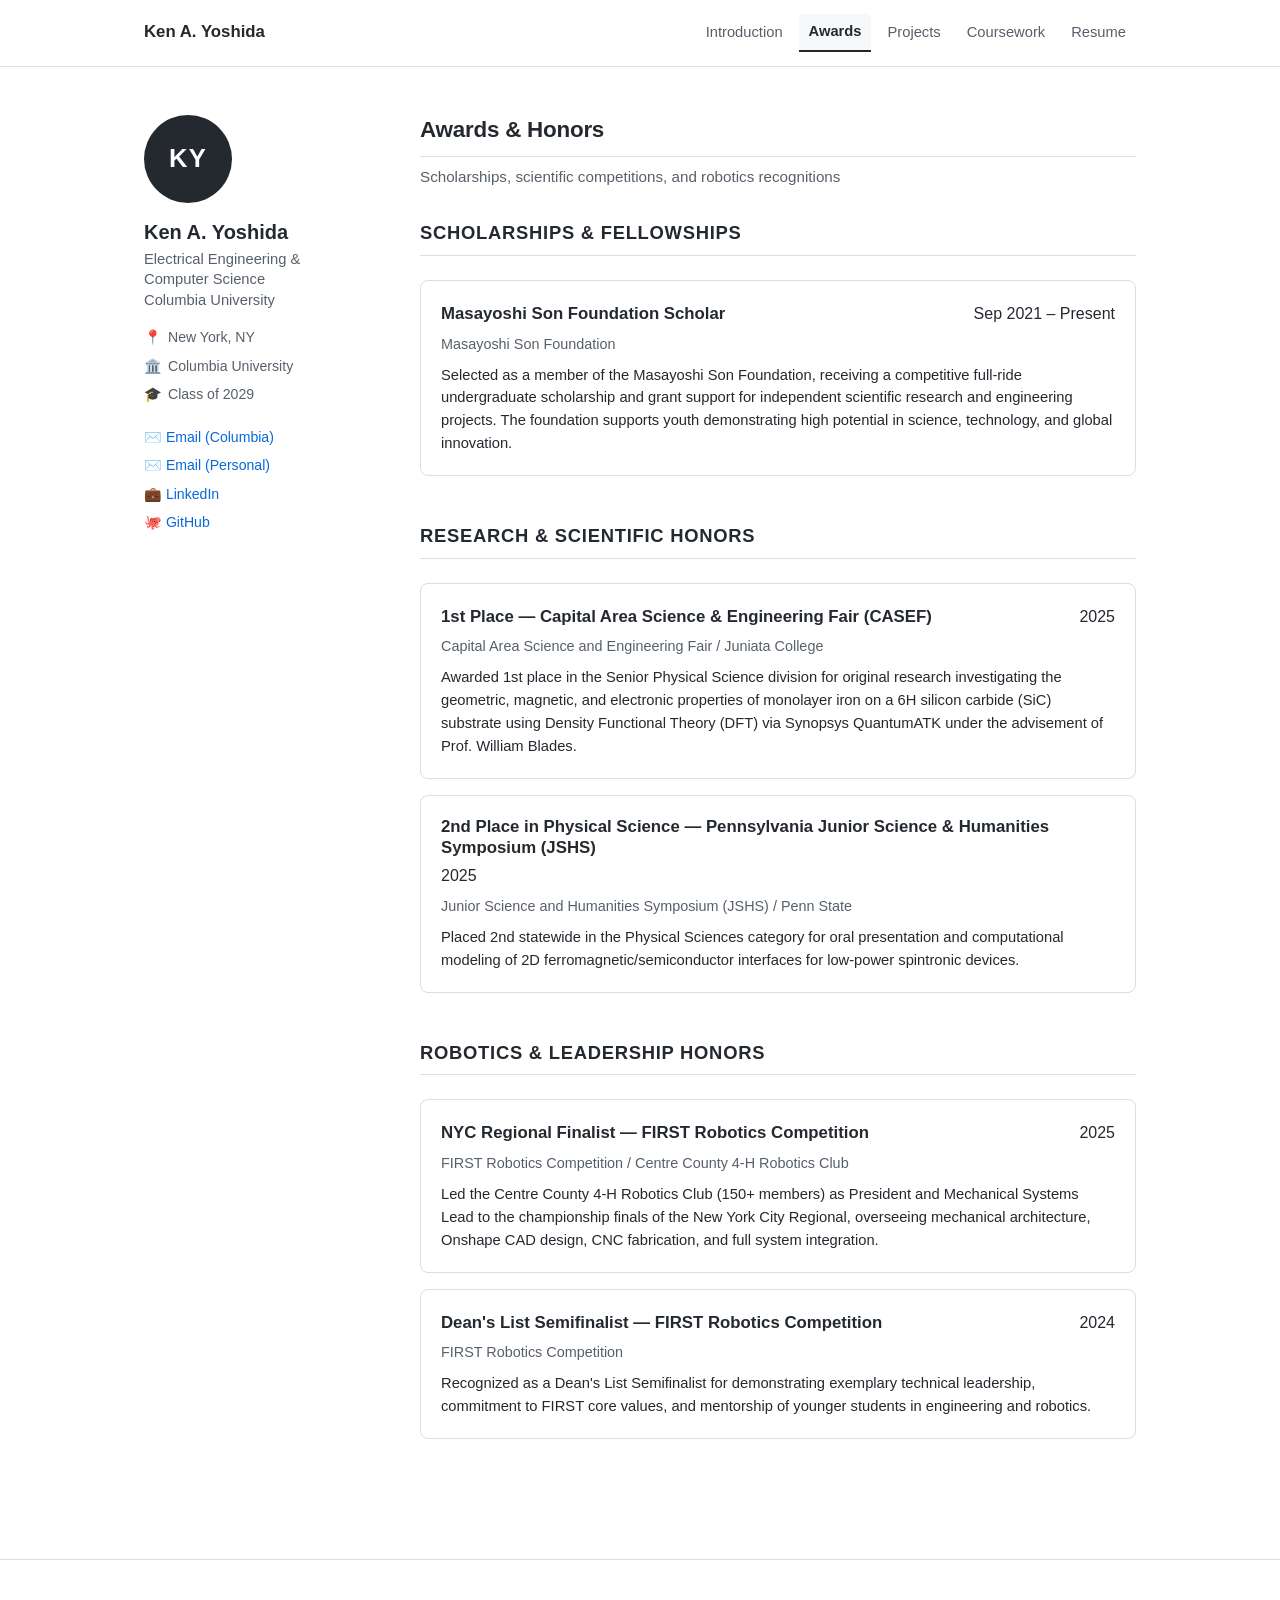
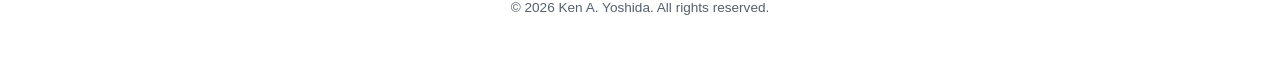
==== awards.html @ 846c16c2 "Split portfolio into multi-page layout with awards, projects, coursework, and resume" ====
<!DOCTYPE html>
<html lang="en">
<head>
  <meta charset="UTF-8">
  <meta name="viewport" content="width=device-width, initial-scale=1.0">
  <title>Awards &amp; Honors — Ken A. Yoshida</title>
  <meta name="description" content="Awards, honors, and scholarships received by Ken A. Yoshida — Masayoshi Son Foundation Scholar, CASEF 1st Place, JSHS 2nd Place, FIRST Robotics Finalist.">
  <link rel="stylesheet" href="style.css">
</head>
<body>

<header class="site-header">
  <div class="header-inner">
    <a href="index.html" class="site-title">Ken A. Yoshida</a>
    <nav class="site-nav" aria-label="Main navigation">
      <a href="index.html">Introduction</a>
      <a href="awards.html" class="active" aria-current="page">Awards</a>
      <a href="projects.html">Projects</a>
      <a href="coursework.html">Coursework</a>
      <a href="resume.html">Resume</a>
    </nav>
  </div>
</header>

<div class="layout">

  <aside class="sidebar">
    <div class="sidebar-sticky">
      <div class="avatar" aria-label="Ken A. Yoshida initials">KY</div>
      <h1>Ken A. Yoshida</h1>
      <p class="role">Electrical Engineering &amp; Computer Science<br>Columbia University</p>
      <ul class="meta-list">
        <li><span>📍</span> New York, NY</li>
        <li><span>🏛️</span> Columbia University</li>
        <li><span>🎓</span> Class of 2029</li>
      </ul>
      <ul class="social-list">
        <li><a href="mailto:kay2125@columbia.edu">✉️ Email (Columbia)</a></li>
        <li><a href="mailto:ken.a.yosh@gmail.com">✉️ Email (Personal)</a></li>
        <li><a href="https://www.linkedin.com/in/ken-yoshida-a84a0724b/" target="_blank" rel="noopener">💼 LinkedIn</a></li>
        <li><a href="https://github.com/kenayoshi" target="_blank" rel="noopener">🐙 GitHub</a></li>
      </ul>
    </div>
  </aside>

  <main>

    <div class="page-header">
      <h2>Awards &amp; Honors</h2>
      <p class="page-desc">Scholarships, scientific competitions, and robotics recognitions</p>
    </div>

    <section id="scholarships">
      <h2>Scholarships &amp; Fellowships</h2>

      <div class="award-card">
        <div class="award-title-row">
          <h3>Masayoshi Son Foundation Scholar</h3>
          <span class="entry-date">Sep 2021 – Present</span>
        </div>
        <div class="award-org">Masayoshi Son Foundation</div>
        <p>
          Selected as a member of the Masayoshi Son Foundation, receiving a competitive full-ride undergraduate scholarship and grant support for independent scientific research and engineering projects. The foundation supports youth demonstrating high potential in science, technology, and global innovation.
        </p>
      </div>
    </section>

    <section id="research-awards">
      <h2>Research &amp; Scientific Honors</h2>

      <div class="award-card">
        <div class="award-title-row">
          <h3>1st Place — Capital Area Science &amp; Engineering Fair (CASEF)</h3>
          <span class="entry-date">2025</span>
        </div>
        <div class="award-org">Capital Area Science and Engineering Fair / Juniata College</div>
        <p>
          Awarded 1st place in the Senior Physical Science division for original research investigating the geometric, magnetic, and electronic properties of monolayer iron on a 6H silicon carbide (SiC) substrate using Density Functional Theory (DFT) via Synopsys QuantumATK under the advisement of Prof. William Blades.
        </p>
      </div>

      <div class="award-card">
        <div class="award-title-row">
          <h3>2nd Place in Physical Science — Pennsylvania Junior Science &amp; Humanities Symposium (JSHS)</h3>
          <span class="entry-date">2025</span>
        </div>
        <div class="award-org">Junior Science and Humanities Symposium (JSHS) / Penn State</div>
        <p>
          Placed 2nd statewide in the Physical Sciences category for oral presentation and computational modeling of 2D ferromagnetic/semiconductor interfaces for low-power spintronic devices.
        </p>
      </div>
    </section>

    <section id="robotics-leadership">
      <h2>Robotics &amp; Leadership Honors</h2>

      <div class="award-card">
        <div class="award-title-row">
          <h3>NYC Regional Finalist — FIRST Robotics Competition</h3>
          <span class="entry-date">2025</span>
        </div>
        <div class="award-org">FIRST Robotics Competition / Centre County 4-H Robotics Club</div>
        <p>
          Led the Centre County 4-H Robotics Club (150+ members) as President and Mechanical Systems Lead to the championship finals of the New York City Regional, overseeing mechanical architecture, Onshape CAD design, CNC fabrication, and full system integration.
        </p>
      </div>

      <div class="award-card">
        <div class="award-title-row">
          <h3>Dean's List Semifinalist — FIRST Robotics Competition</h3>
          <span class="entry-date">2024</span>
        </div>
        <div class="award-org">FIRST Robotics Competition</div>
        <p>
          Recognized as a Dean's List Semifinalist for demonstrating exemplary technical leadership, commitment to FIRST core values, and mentorship of younger students in engineering and robotics.
        </p>
      </div>
    </section>

  </main>
</div>

<footer class="site-footer">
  <p>&copy; 2026 Ken A. Yoshida. All rights reserved.</p>
</footer>

</body>
</html>
---- style.css ----
:root {
  --bg: #ffffff;
  --bg-subtle: #f6f8fa;
  --text: #24292f;
  --text-secondary: #57606a;
  --border: #d8dee4;
  --border-subtle: #eaeef2;
  --link: #0969da;
  --link-hover: #0550ae;
  --tag-bg: #f1f3f5;
  --tag-text: #424a53;
  --badge-bg: #ddf4ff;
  --badge-text: #0969da;
  --card-hover-shadow: 0 4px 12px rgba(0, 0, 0, 0.05);
}

* {
  box-sizing: border-box;
}

html {
  scroll-behavior: smooth;
}

body {
  margin: 0;
  background: var(--bg);
  color: var(--text);
  font-family: -apple-system, BlinkMacSystemFont, "Segoe UI", Roboto, Helvetica, Arial, sans-serif;
  line-height: 1.6;
  font-size: 16px;
  -webkit-font-smoothing: antialiased;
}

a {
  color: var(--link);
  text-decoration: none;
  transition: color 0.15s ease;
}

a:hover {
  color: var(--link-hover);
  text-decoration: underline;
}

h1, h2, h3, h4 {
  font-weight: 600;
  line-height: 1.3;
  color: var(--text);
}

*:focus-visible {
  outline: 2px solid var(--link);
  outline-offset: 2px;
}

/* Header */
.site-header {
  position: sticky;
  top: 0;
  background: rgba(255, 255, 255, 0.95);
  backdrop-filter: blur(8px);
  -webkit-backdrop-filter: blur(8px);
  border-bottom: 1px solid var(--border);
  z-index: 100;
}

.header-inner {
  max-width: 1040px;
  margin: 0 auto;
  padding: 14px 24px;
  display: flex;
  align-items: center;
  justify-content: space-between;
  flex-wrap: wrap;
  gap: 12px 24px;
}

.site-title {
  font-weight: 600;
  color: var(--text);
  font-size: 1.05rem;
  display: flex;
  align-items: center;
  gap: 8px;
}

.site-title:hover {
  text-decoration: none;
  color: var(--link);
}

.site-nav {
  display: flex;
  flex-wrap: wrap;
  gap: 6px;
  align-items: center;
}

.site-nav a {
  color: var(--text-secondary);
  font-size: 0.92rem;
  font-weight: 500;
  padding: 6px 10px;
  border-radius: 6px;
  transition: all 0.15s ease;
}

.site-nav a:hover {
  color: var(--text);
  background: var(--bg-subtle);
  text-decoration: none;
}

.site-nav a.active {
  color: var(--text);
  font-weight: 600;
  background: var(--bg-subtle);
  border-bottom: 2px solid var(--text);
  border-radius: 4px 4px 0 0;
}

/* Layout */
.layout {
  max-width: 1040px;
  margin: 0 auto;
  padding: 48px 24px 80px;
  display: grid;
  grid-template-columns: 220px 1fr;
  gap: 56px;
}

/* Sidebar */
.sidebar {
  position: relative;
}

.sidebar-sticky {
  position: sticky;
  top: 80px;
}

.avatar {
  width: 88px;
  height: 88px;
  border-radius: 50%;
  background: #24292f;
  color: #fff;
  display: flex;
  align-items: center;
  justify-content: center;
  font-size: 1.6rem;
  font-weight: 600;
  margin-bottom: 16px;
  letter-spacing: 0.05em;
  user-select: none;
}

.sidebar h1 {
  font-size: 1.25rem;
  margin: 0 0 4px;
}

.sidebar .role {
  font-size: 0.92rem;
  color: var(--text-secondary);
  margin: 0 0 16px;
  line-height: 1.4;
}

.meta-list, .social-list {
  list-style: none;
  margin: 0 0 20px;
  padding: 0;
  font-size: 0.88rem;
}

.meta-list li {
  color: var(--text-secondary);
  margin-bottom: 6px;
  display: flex;
  align-items: center;
  gap: 6px;
}

.social-list li {
  margin-bottom: 6px;
}

.social-list a {
  display: inline-flex;
  align-items: center;
  gap: 6px;
}

/* Main Content */
main {
  min-width: 0;
}

.page-header {
  margin-bottom: 32px;
}

.page-header h2 {
  font-size: 1.4rem;
  letter-spacing: -0.01em;
  margin: 0 0 8px;
  border-bottom: 1px solid var(--border);
  padding-bottom: 12px;
}

.page-header .page-desc {
  font-size: 0.95rem;
  color: var(--text-secondary);
  margin: 0;
}

section {
  margin-bottom: 48px;
}

section:last-child {
  margin-bottom: 0;
}

section h2 {
  font-size: 1.15rem;
  text-transform: uppercase;
  letter-spacing: 0.04em;
  border-bottom: 1px solid var(--border);
  padding-bottom: 10px;
  margin-bottom: 24px;
}

.section-subtitle {
  font-size: 1.05rem;
  font-weight: 600;
  margin: 28px 0 16px;
  color: var(--text);
}

/* Paragraphs & Text */
.about-text {
  max-width: 700px;
  font-size: 1rem;
  line-height: 1.7;
  color: var(--text);
  margin-bottom: 20px;
}

/* Entry Styling (Projects, Experience, Awards) */
.entry {
  padding-bottom: 24px;
  margin-bottom: 24px;
  border-bottom: 1px solid var(--border-subtle);
  transition: all 0.2s ease;
}

.entry:last-child {
  border-bottom: none;
  margin-bottom: 0;
  padding-bottom: 0;
}

.entry-header {
  display: flex;
  justify-content: space-between;
  align-items: baseline;
  flex-wrap: wrap;
  gap: 4px 12px;
  margin-bottom: 4px;
}

.entry h3 {
  font-size: 1.05rem;
  margin: 0;
  color: var(--text);
}

.entry .entry-date {
  font-size: 0.85rem;
  color: var(--text-secondary);
  margin: 0;
  white-space: nowrap;
}

.entry .entry-venue {
  font-size: 0.9rem;
  color: var(--text-secondary);
  font-style: italic;
  margin: 0 0 10px;
}

.entry ul {
  margin: 8px 0 0;
  padding-left: 20px;
}

.entry li {
  margin-bottom: 6px;
  font-size: 0.95rem;
  line-height: 1.55;
}

.entry p.entry-desc {
  margin: 6px 0 0;
  font-size: 0.95rem;
  line-height: 1.6;
  color: var(--text);
}

/* Tags / Badges */
.tag-list {
  display: flex;
  flex-wrap: wrap;
  gap: 6px;
  margin-top: 10px;
  list-style: none;
  padding: 0;
}

.tag {
  font-size: 0.78rem;
  background: var(--tag-bg);
  color: var(--tag-text);
  padding: 2px 8px;
  border-radius: 12px;
  font-weight: 500;
  font-family: ui-monospace, SFMono-Regular, "SF Mono", Menlo, Consolas, monospace;
}

/* Overview Cards on Intro Page */
.overview-grid {
  display: grid;
  grid-template-columns: repeat(auto-fit, minmax(280px, 1fr));
  gap: 16px;
  margin: 28px 0 36px;
}

.overview-card {
  background: var(--bg);
  border: 1px solid var(--border);
  border-radius: 8px;
  padding: 18px 20px;
  transition: transform 0.15s ease, border-color 0.15s ease, box-shadow 0.15s ease;
  display: flex;
  flex-direction: column;
  justify-content: space-between;
}

.overview-card:hover {
  text-decoration: none;
  border-color: var(--link);
  box-shadow: var(--card-hover-shadow);
  transform: translateY(-2px);
}

.overview-card h3 {
  font-size: 1rem;
  margin: 0 0 6px;
  color: var(--link);
}

.overview-card p {
  font-size: 0.88rem;
  color: var(--text-secondary);
  margin: 0;
  line-height: 1.5;
}

/* Skills Section */
.skill-group {
  margin-bottom: 20px;
}

.skill-group:last-child {
  margin-bottom: 0;
}

.skill-line {
  margin-bottom: 12px;
  font-size: 0.95rem;
  line-height: 1.6;
}

.skill-line:last-child {
  margin-bottom: 0;
}

.skill-line strong {
  font-weight: 600;
  color: var(--text);
  display: inline-block;
  min-width: 175px;
}

/* Coursework Styles */
.course-block {
  margin-bottom: 32px;
  background: var(--bg);
  border: 1px solid var(--border);
  border-radius: 8px;
  padding: 24px;
}

.course-block:last-child {
  margin-bottom: 0;
}

.course-block-header {
  display: flex;
  justify-content: space-between;
  align-items: baseline;
  flex-wrap: wrap;
  gap: 4px 12px;
  border-bottom: 1px solid var(--border-subtle);
  padding-bottom: 12px;
  margin-bottom: 16px;
}

.course-block h3 {
  font-size: 1.15rem;
  margin: 0;
}

.course-block .institution-dates {
  font-size: 0.88rem;
  color: var(--text-secondary);
}

.course-block .degree-info {
  font-size: 0.92rem;
  color: var(--text-secondary);
  margin: 4px 0 12px;
}

.course-block .gpa-badge {
  display: inline-block;
  background: var(--badge-bg);
  color: var(--badge-text);
  font-size: 0.82rem;
  font-weight: 600;
  padding: 2px 10px;
  border-radius: 12px;
  margin-bottom: 16px;
}

.course-terms-grid {
  display: grid;
  grid-template-columns: repeat(auto-fit, minmax(260px, 1fr));
  gap: 20px;
}

.course-term {
  background: var(--bg-subtle);
  border-radius: 6px;
  padding: 14px 16px;
}

.course-term .term-label {
  font-size: 0.82rem;
  font-weight: 700;
  text-transform: uppercase;
  letter-spacing: 0.05em;
  color: var(--text-secondary);
  display: block;
  margin-bottom: 8px;
  border-bottom: 1px solid var(--border);
  padding-bottom: 4px;
}

.course-term ul {
  margin: 0;
  padding-left: 18px;
}

.course-term li {
  font-size: 0.88rem;
  margin-bottom: 5px;
  line-height: 1.4;
}

.course-grade {
  color: var(--text-secondary);
  font-weight: 600;
}

/* Honors & Awards Page */
.award-card {
  padding: 20px;
  border: 1px solid var(--border);
  border-radius: 8px;
  margin-bottom: 16px;
  background: var(--bg);
  transition: border-color 0.15s ease, box-shadow 0.15s ease;
}

.award-card:hover {
  border-color: var(--border);
  box-shadow: var(--card-hover-shadow);
}

.award-card:last-child {
  margin-bottom: 0;
}

.award-title-row {
  display: flex;
  justify-content: space-between;
  align-items: baseline;
  flex-wrap: wrap;
  gap: 4px 12px;
  margin-bottom: 6px;
}

.award-title-row h3 {
  font-size: 1.05rem;
  margin: 0;
}

.award-org {
  font-size: 0.9rem;
  color: var(--text-secondary);
  font-weight: 500;
  margin-bottom: 8px;
}

.award-card p {
  font-size: 0.92rem;
  margin: 0;
  line-height: 1.55;
}

/* Resume Page Specific Styles */
.resume-actions {
  display: flex;
  gap: 12px;
  margin-bottom: 24px;
  align-items: center;
}

.btn {
  display: inline-flex;
  align-items: center;
  gap: 6px;
  background: var(--bg-subtle);
  color: var(--text);
  border: 1px solid var(--border);
  border-radius: 6px;
  padding: 8px 16px;
  font-size: 0.88rem;
  font-weight: 500;
  cursor: pointer;
  transition: all 0.15s ease;
}

.btn:hover {
  background: #eef2f6;
  border-color: #c0c6cc;
  text-decoration: none;
}

.btn-primary {
  background: #24292f;
  color: #ffffff;
  border-color: #24292f;
}

.btn-primary:hover {
  background: #32383f;
  color: #ffffff;
}

.resume-paper {
  background: var(--bg);
  border: 1px solid var(--border);
  border-radius: 8px;
  padding: 40px;
  box-shadow: 0 2px 8px rgba(0, 0, 0, 0.04);
}

.resume-header-block {
  text-align: center;
  border-bottom: 2px solid var(--border);
  padding-bottom: 16px;
  margin-bottom: 24px;
}

.resume-header-block h1 {
  font-size: 1.8rem;
  margin: 0 0 6px;
  letter-spacing: -0.02em;
}

.resume-contact-line {
  font-size: 0.88rem;
  color: var(--text-secondary);
  margin-bottom: 4px;
}

.resume-contact-line a {
  color: var(--text-secondary);
}

.resume-contact-line a:hover {
  color: var(--link);
}

.resume-section {
  margin-bottom: 24px;
}

.resume-section:last-child {
  margin-bottom: 0;
}

.resume-section h2 {
  font-size: 1rem;
  text-transform: uppercase;
  letter-spacing: 0.06em;
  border-bottom: 1.5px solid var(--text);
  padding-bottom: 4px;
  margin: 0 0 12px;
}

.resume-item {
  margin-bottom: 14px;
}

.resume-item:last-child {
  margin-bottom: 0;
}

.resume-item-header {
  display: flex;
  justify-content: space-between;
  align-items: baseline;
  flex-wrap: wrap;
  font-size: 0.95rem;
}

.resume-item-title {
  font-weight: 700;
  color: var(--text);
}

.resume-item-subtitle {
  font-style: italic;
  color: var(--text-secondary);
}

.resume-item-location, .resume-item-date {
  font-size: 0.88rem;
  color: var(--text-secondary);
  white-space: nowrap;
}

.resume-item ul {
  margin: 4px 0 0;
  padding-left: 20px;
}

.resume-item li {
  font-size: 0.9rem;
  line-height: 1.5;
  margin-bottom: 3px;
}

/* Contact List */
.contact-list {
  list-style: none;
  margin: 0;
  padding: 0;
}

.contact-list li {
  margin-bottom: 10px;
  font-size: 0.95rem;
  display: flex;
  align-items: baseline;
  gap: 8px;
}

/* Footer */
.site-footer {
  border-top: 1px solid var(--border);
  padding: 24px;
  text-align: center;
  font-size: 0.85rem;
  color: var(--text-secondary);
  margin-top: 40px;
}

/* Print Styles */
@media print {
  .site-header, .sidebar, .resume-actions, .site-footer {
    display: none !important;
  }
  .layout {
    display: block !important;
    padding: 0 !important;
    max-width: 100% !important;
  }
  .resume-paper {
    border: none !important;
    box-shadow: none !important;
    padding: 0 !important;
  }
  body {
    font-size: 11pt !important;
    color: #000 !important;
    background: #fff !important;
  }
  a {
    color: #000 !important;
    text-decoration: none !important;
  }
  .resume-section h2 {
    border-bottom: 1px solid #000 !important;
  }
}

/* Responsive */
@media (max-width: 768px) {
  .layout {
    grid-template-columns: 1fr;
    gap: 32px;
    padding: 28px 18px 64px;
  }
  .sidebar-sticky {
    position: static;
  }
  .sidebar {
    display: flex;
    flex-direction: column;
    border-bottom: 1px solid var(--border);
    padding-bottom: 24px;
  }
  .header-inner {
    padding: 12px 18px;
  }
  .site-nav {
    gap: 2px;
  }
  .site-nav a {
    padding: 5px 8px;
    font-size: 0.88rem;
  }
  .resume-paper {
    padding: 20px;
  }
  .course-terms-grid {
    grid-template-columns: 1fr;
  }
}
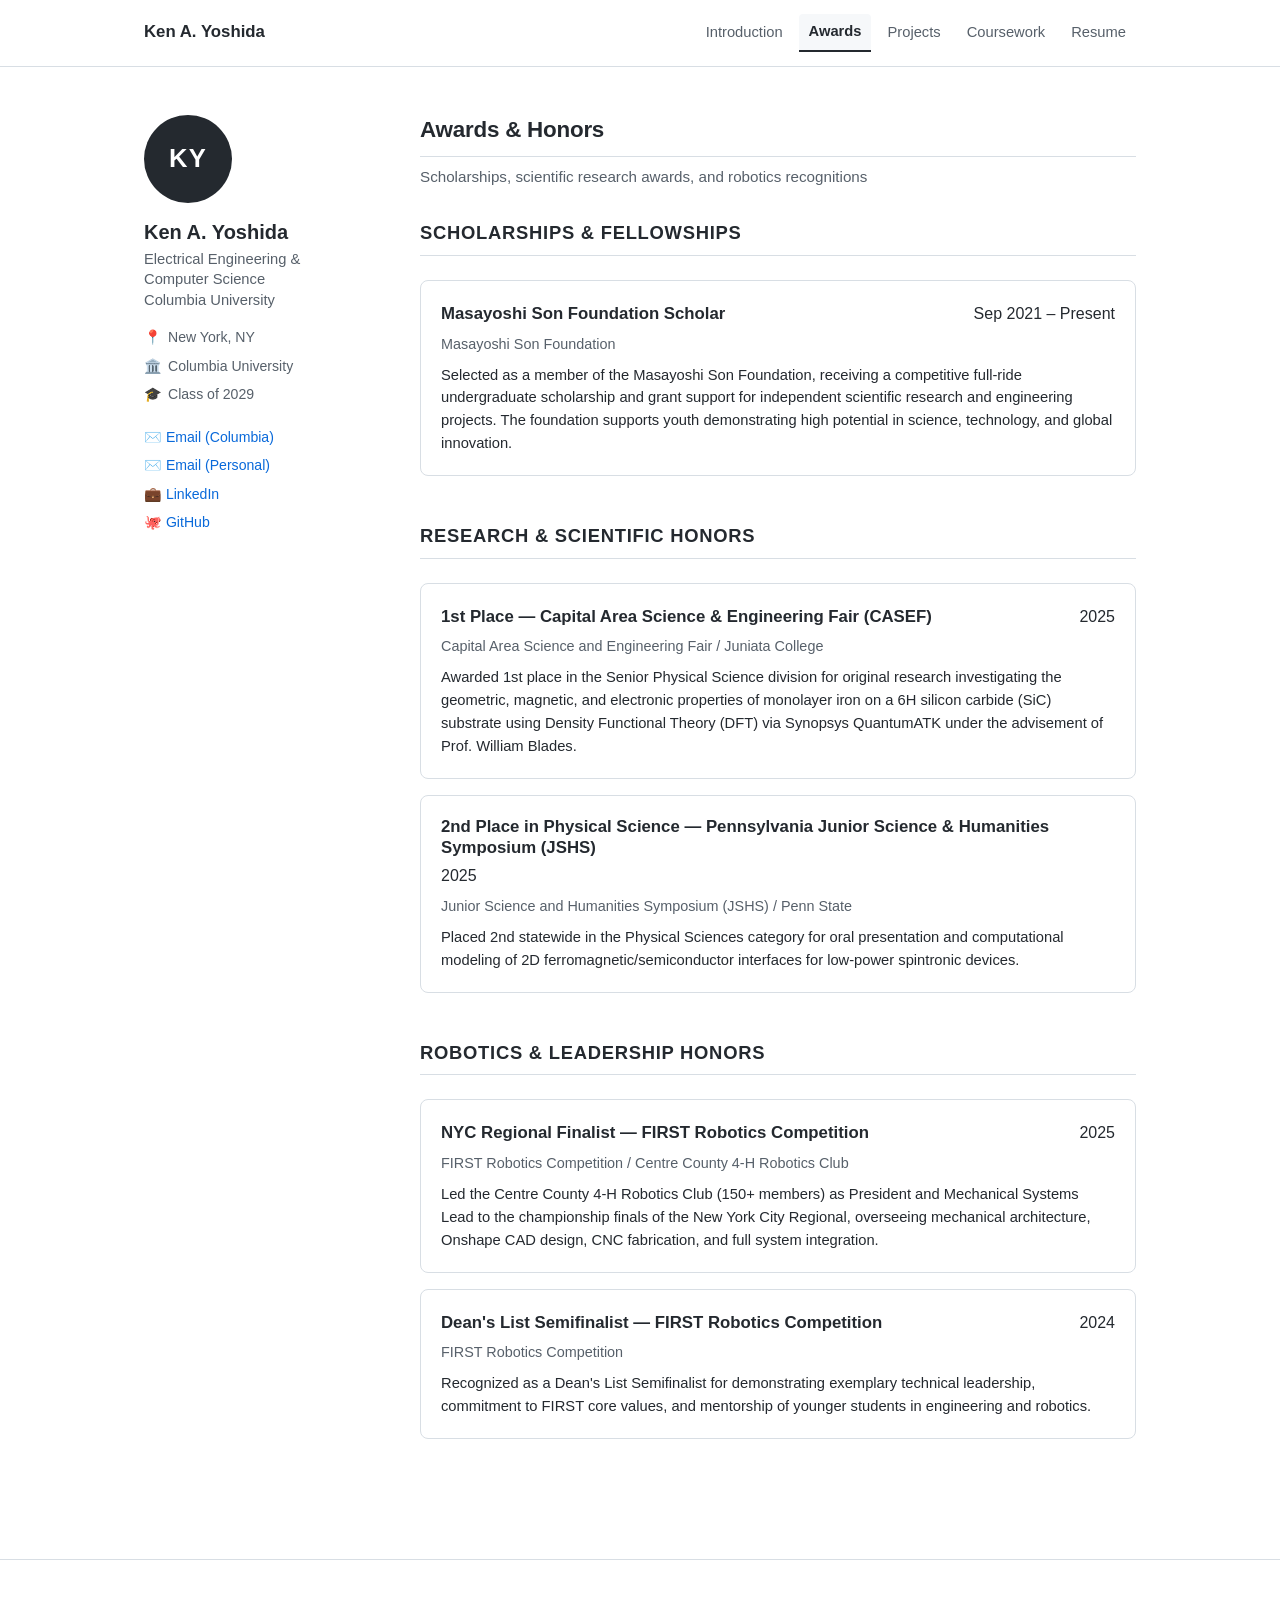
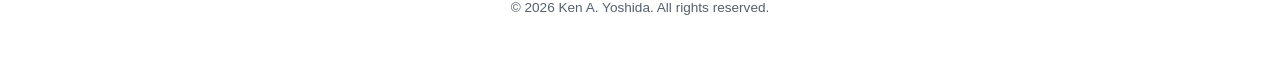
==== commit 44bccdfb: "Isolate pages strictly to individual sections: Introduction, Awards, Projects, Coursework, and Resum" ====
--- a/awards.html
+++ b/awards.html
@@ -3,9 +3,9 @@
 <head>
   <meta charset="UTF-8">
   <meta name="viewport" content="width=device-width, initial-scale=1.0">
-  <title>Awards &amp; Honors — Ken A. Yoshida</title>
+  <title>Ken A. Yoshida — Awards &amp; Honors</title>
   <meta name="description" content="Awards, honors, and scholarships received by Ken A. Yoshida — Masayoshi Son Foundation Scholar, CASEF 1st Place, JSHS 2nd Place, FIRST Robotics Finalist.">
-  <link rel="stylesheet" href="style.css">
+  <link rel="stylesheet" href="style.css?v=2">
 </head>
 <body>
 
@@ -47,7 +47,7 @@
 
     <div class="page-header">
       <h2>Awards &amp; Honors</h2>
-      <p class="page-desc">Scholarships, scientific competitions, and robotics recognitions</p>
+      <p class="page-desc">Scholarships, scientific research awards, and robotics recognitions</p>
     </div>
 
     <section id="scholarships">
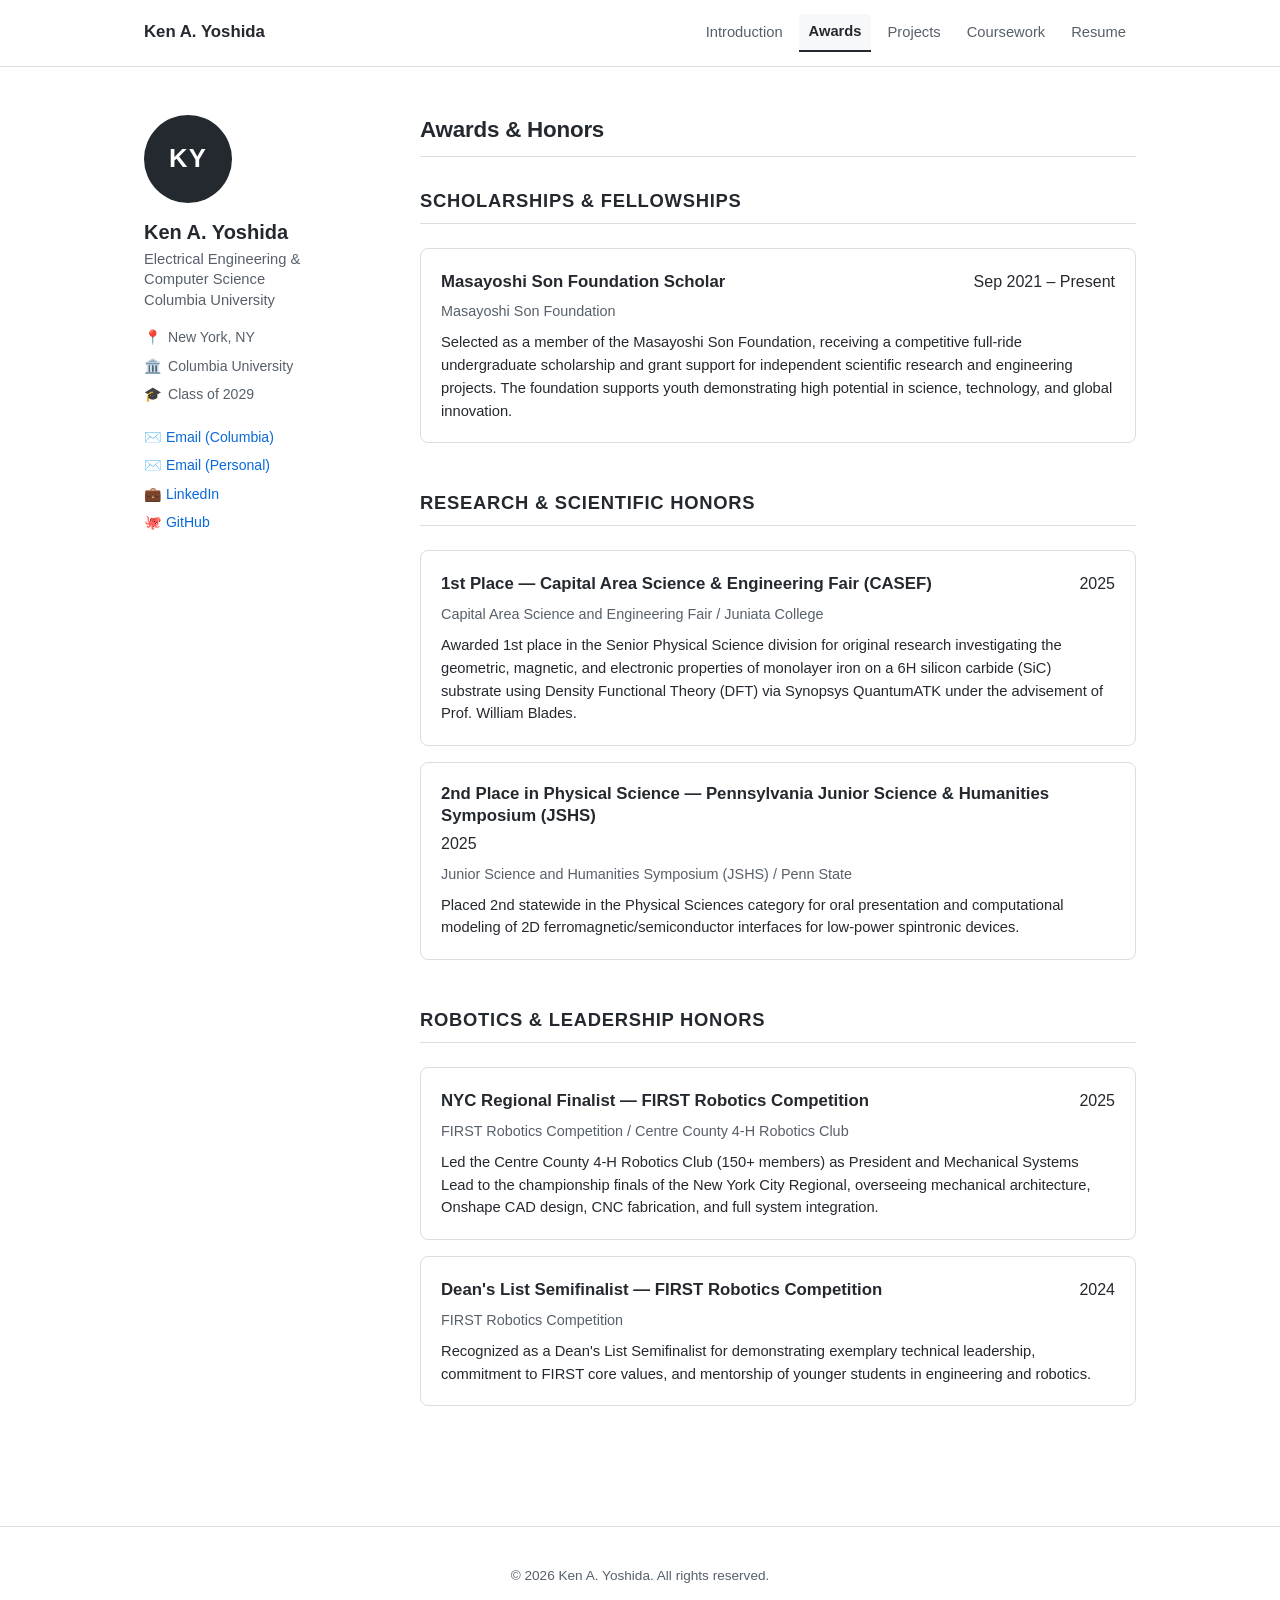
==== commit 473e6292: "Remove specified subtitles, buttons, and introductory navigation quotes across pages" ====
--- a/awards.html
+++ b/awards.html
@@ -47,7 +47,6 @@
 
     <div class="page-header">
       <h2>Awards &amp; Honors</h2>
-      <p class="page-desc">Scholarships, scientific research awards, and robotics recognitions</p>
     </div>
 
     <section id="scholarships">
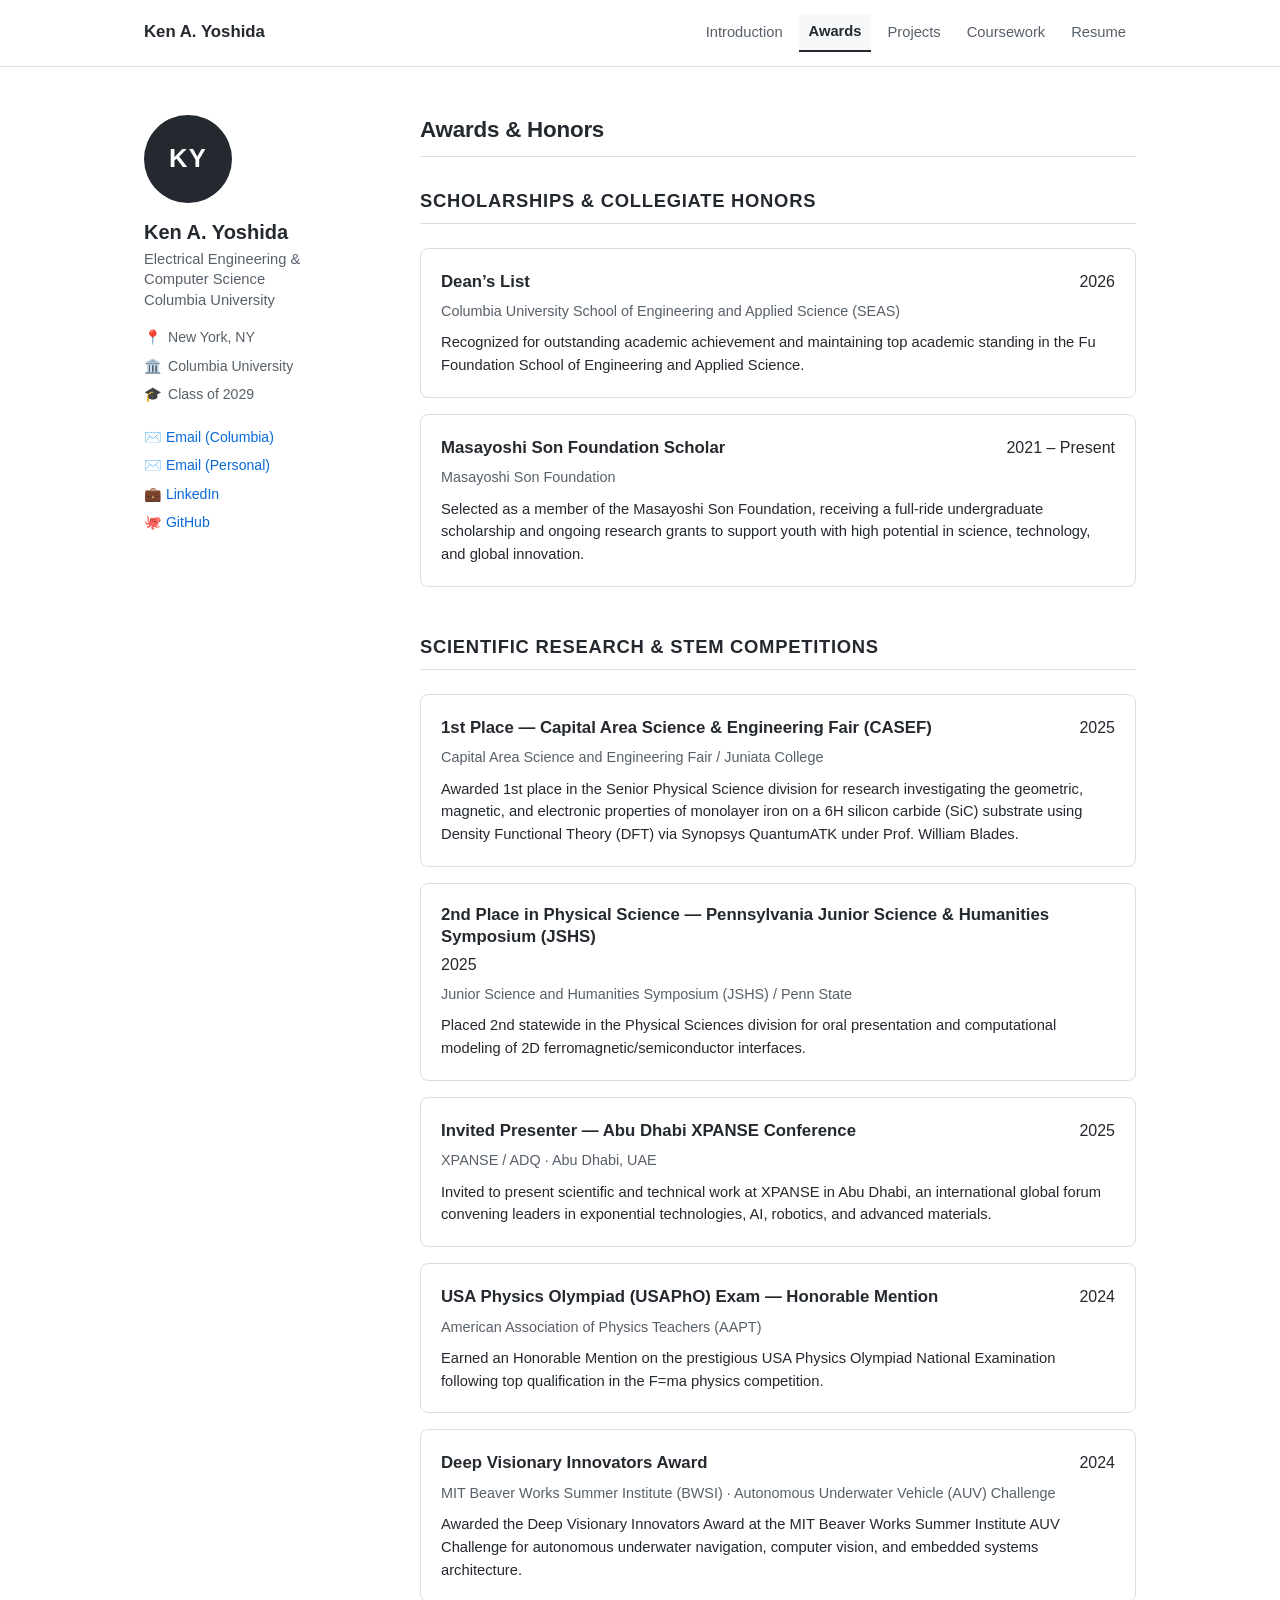
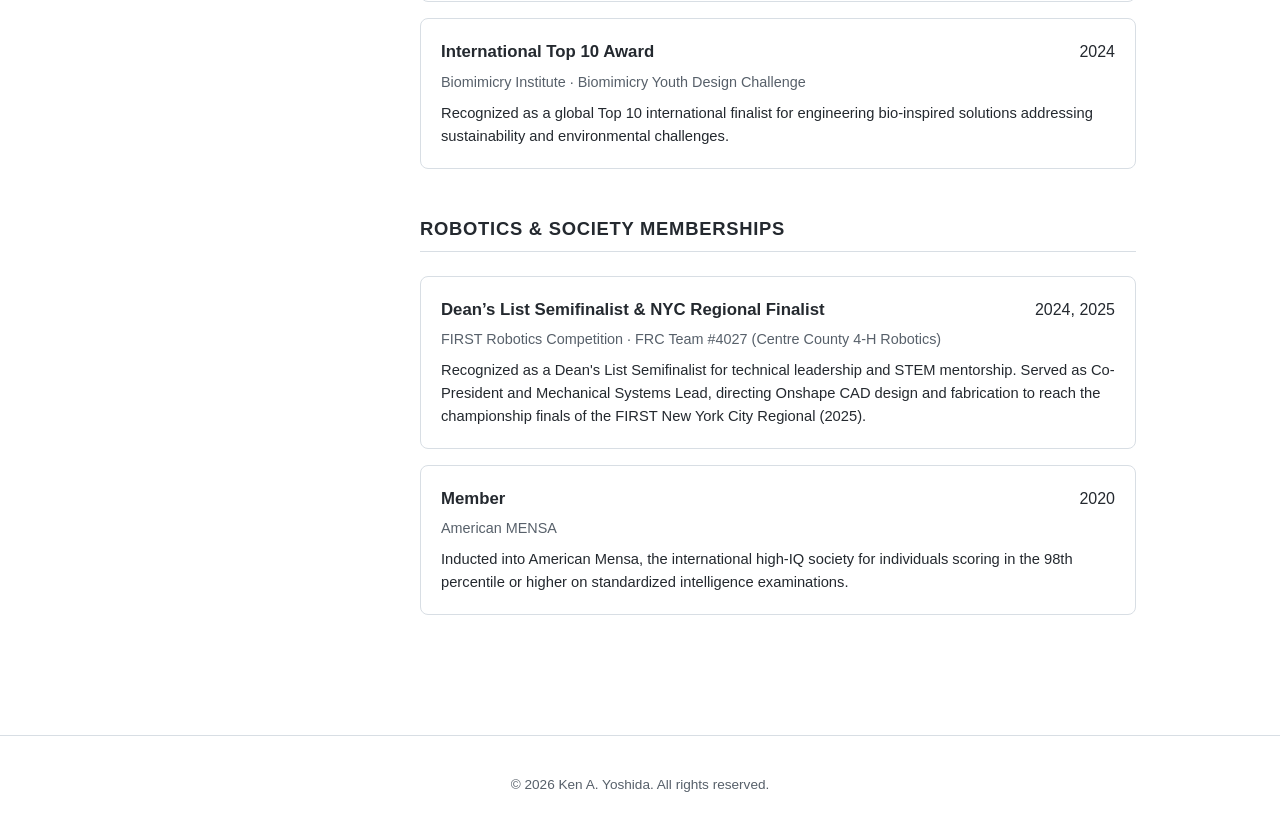
==== commit c3e1e179: "Update introduction bio, awards timeline, and resume with latest research, leadership, and honors" ====
--- a/awards.html
+++ b/awards.html
@@ -3,9 +3,12 @@
 <head>
   <meta charset="UTF-8">
   <meta name="viewport" content="width=device-width, initial-scale=1.0">
+  <meta http-equiv="Cache-Control" content="no-cache, no-store, must-revalidate">
+  <meta http-equiv="Pragma" content="no-cache">
+  <meta http-equiv="Expires" content="0">
   <title>Ken A. Yoshida — Awards &amp; Honors</title>
-  <meta name="description" content="Awards, honors, and scholarships received by Ken A. Yoshida — Masayoshi Son Foundation Scholar, CASEF 1st Place, JSHS 2nd Place, FIRST Robotics Finalist.">
-  <link rel="stylesheet" href="style.css?v=2">
+  <meta name="description" content="Awards, honors, and scholarships received by Ken A. Yoshida — Masayoshi Son Foundation Scholar, Columbia SEAS Dean's List, CASEF 1st Place, USAPhO Honorable Mention, MIT Beaver Works, FRC Dean's List Semifinalist.">
+  <link rel="stylesheet" href="style.css?v=4">
 </head>
 <body>
 
@@ -49,23 +52,34 @@
       <h2>Awards &amp; Honors</h2>
     </div>
 
-    <section id="scholarships">
-      <h2>Scholarships &amp; Fellowships</h2>
+    <section id="collegiate-fellowships">
+      <h2>Scholarships &amp; Collegiate Honors</h2>
+
+      <div class="award-card">
+        <div class="award-title-row">
+          <h3>Dean’s List</h3>
+          <span class="entry-date">2026</span>
+        </div>
+        <div class="award-org">Columbia University School of Engineering and Applied Science (SEAS)</div>
+        <p>
+          Recognized for outstanding academic achievement and maintaining top academic standing in the Fu Foundation School of Engineering and Applied Science.
+        </p>
+      </div>
 
       <div class="award-card">
         <div class="award-title-row">
           <h3>Masayoshi Son Foundation Scholar</h3>
-          <span class="entry-date">Sep 2021 – Present</span>
+          <span class="entry-date">2021 – Present</span>
         </div>
         <div class="award-org">Masayoshi Son Foundation</div>
         <p>
-          Selected as a member of the Masayoshi Son Foundation, receiving a competitive full-ride undergraduate scholarship and grant support for independent scientific research and engineering projects. The foundation supports youth demonstrating high potential in science, technology, and global innovation.
+          Selected as a member of the Masayoshi Son Foundation, receiving a full-ride undergraduate scholarship and ongoing research grants to support youth with high potential in science, technology, and global innovation.
         </p>
       </div>
     </section>
 
-    <section id="research-awards">
-      <h2>Research &amp; Scientific Honors</h2>
+    <section id="research-stem-honors">
+      <h2>Scientific Research &amp; STEM Competitions</h2>
 
       <div class="award-card">
         <div class="award-title-row">
@@ -74,7 +88,7 @@
         </div>
         <div class="award-org">Capital Area Science and Engineering Fair / Juniata College</div>
         <p>
-          Awarded 1st place in the Senior Physical Science division for original research investigating the geometric, magnetic, and electronic properties of monolayer iron on a 6H silicon carbide (SiC) substrate using Density Functional Theory (DFT) via Synopsys QuantumATK under the advisement of Prof. William Blades.
+          Awarded 1st place in the Senior Physical Science division for research investigating the geometric, magnetic, and electronic properties of monolayer iron on a 6H silicon carbide (SiC) substrate using Density Functional Theory (DFT) via Synopsys QuantumATK under Prof. William Blades.
         </p>
       </div>
 
@@ -85,33 +99,77 @@
         </div>
         <div class="award-org">Junior Science and Humanities Symposium (JSHS) / Penn State</div>
         <p>
-          Placed 2nd statewide in the Physical Sciences category for oral presentation and computational modeling of 2D ferromagnetic/semiconductor interfaces for low-power spintronic devices.
-        </p>
-      </div>
-    </section>
-
-    <section id="robotics-leadership">
-      <h2>Robotics &amp; Leadership Honors</h2>
-
-      <div class="award-card">
-        <div class="award-title-row">
-          <h3>NYC Regional Finalist — FIRST Robotics Competition</h3>
-          <span class="entry-date">2025</span>
-        </div>
-        <div class="award-org">FIRST Robotics Competition / Centre County 4-H Robotics Club</div>
-        <p>
-          Led the Centre County 4-H Robotics Club (150+ members) as President and Mechanical Systems Lead to the championship finals of the New York City Regional, overseeing mechanical architecture, Onshape CAD design, CNC fabrication, and full system integration.
+          Placed 2nd statewide in the Physical Sciences division for oral presentation and computational modeling of 2D ferromagnetic/semiconductor interfaces.
         </p>
       </div>
 
       <div class="award-card">
         <div class="award-title-row">
-          <h3>Dean's List Semifinalist — FIRST Robotics Competition</h3>
+          <h3>Invited Presenter — Abu Dhabi XPANSE Conference</h3>
+          <span class="entry-date">2025</span>
+        </div>
+        <div class="award-org">XPANSE / ADQ &middot; Abu Dhabi, UAE</div>
+        <p>
+          Invited to present scientific and technical work at XPANSE in Abu Dhabi, an international global forum convening leaders in exponential technologies, AI, robotics, and advanced materials.
+        </p>
+      </div>
+
+      <div class="award-card">
+        <div class="award-title-row">
+          <h3>USA Physics Olympiad (USAPhO) Exam — Honorable Mention</h3>
           <span class="entry-date">2024</span>
         </div>
-        <div class="award-org">FIRST Robotics Competition</div>
+        <div class="award-org">American Association of Physics Teachers (AAPT)</div>
         <p>
-          Recognized as a Dean's List Semifinalist for demonstrating exemplary technical leadership, commitment to FIRST core values, and mentorship of younger students in engineering and robotics.
+          Earned an Honorable Mention on the prestigious USA Physics Olympiad National Examination following top qualification in the F=ma physics competition.
+        </p>
+      </div>
+
+      <div class="award-card">
+        <div class="award-title-row">
+          <h3>Deep Visionary Innovators Award</h3>
+          <span class="entry-date">2024</span>
+        </div>
+        <div class="award-org">MIT Beaver Works Summer Institute (BWSI) &middot; Autonomous Underwater Vehicle (AUV) Challenge</div>
+        <p>
+          Awarded the Deep Visionary Innovators Award at the MIT Beaver Works Summer Institute AUV Challenge for autonomous underwater navigation, computer vision, and embedded systems architecture.
+        </p>
+      </div>
+
+      <div class="award-card">
+        <div class="award-title-row">
+          <h3>International Top 10 Award</h3>
+          <span class="entry-date">2024</span>
+        </div>
+        <div class="award-org">Biomimicry Institute &middot; Biomimicry Youth Design Challenge</div>
+        <p>
+          Recognized as a global Top 10 international finalist for engineering bio-inspired solutions addressing sustainability and environmental challenges.
+        </p>
+      </div>
+    </section>
+
+    <section id="robotics-society">
+      <h2>Robotics &amp; Society Memberships</h2>
+
+      <div class="award-card">
+        <div class="award-title-row">
+          <h3>Dean’s List Semifinalist &amp; NYC Regional Finalist</h3>
+          <span class="entry-date">2024, 2025</span>
+        </div>
+        <div class="award-org">FIRST Robotics Competition &middot; FRC Team #4027 (Centre County 4-H Robotics)</div>
+        <p>
+          Recognized as a Dean's List Semifinalist for technical leadership and STEM mentorship. Served as Co-President and Mechanical Systems Lead, directing Onshape CAD design and fabrication to reach the championship finals of the FIRST New York City Regional (2025).
+        </p>
+      </div>
+
+      <div class="award-card">
+        <div class="award-title-row">
+          <h3>Member</h3>
+          <span class="entry-date">2020</span>
+        </div>
+        <div class="award-org">American MENSA</div>
+        <p>
+          Inducted into American Mensa, the international high-IQ society for individuals scoring in the 98th percentile or higher on standardized intelligence examinations.
         </p>
       </div>
     </section>
